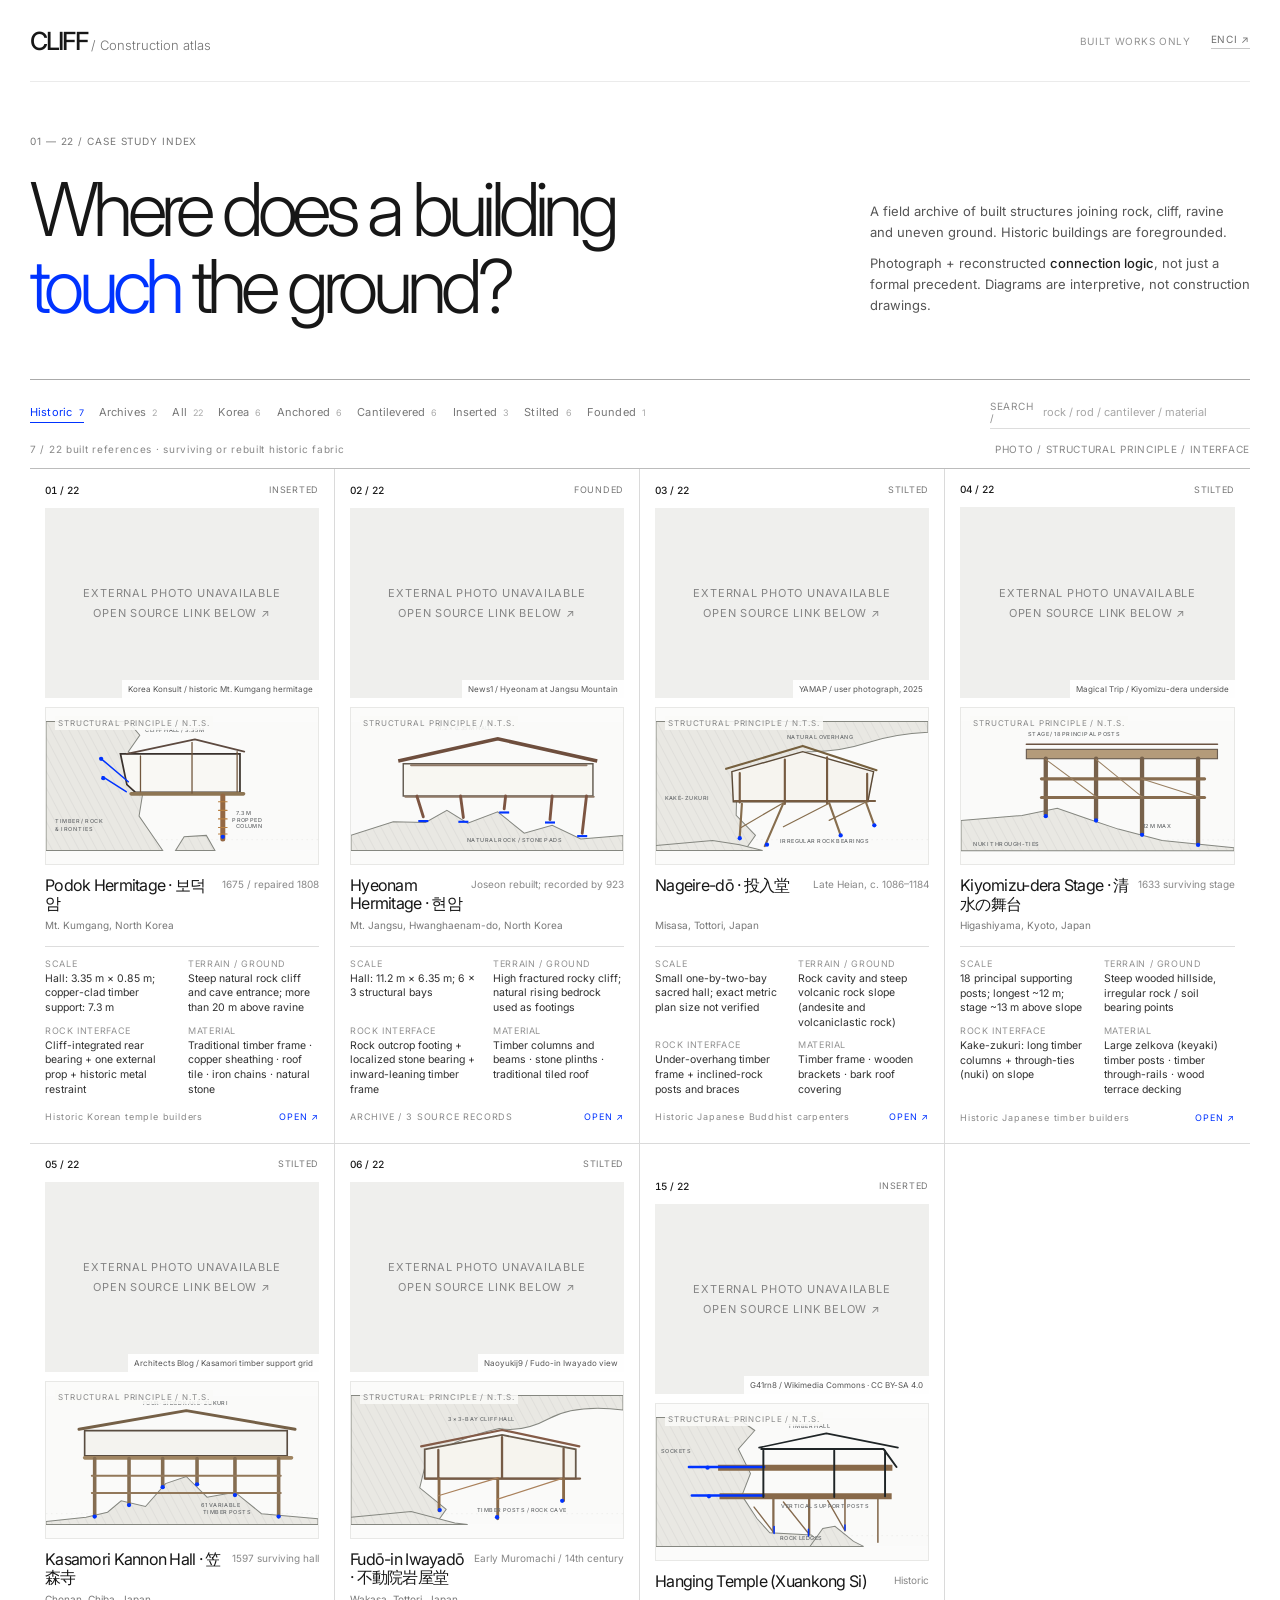
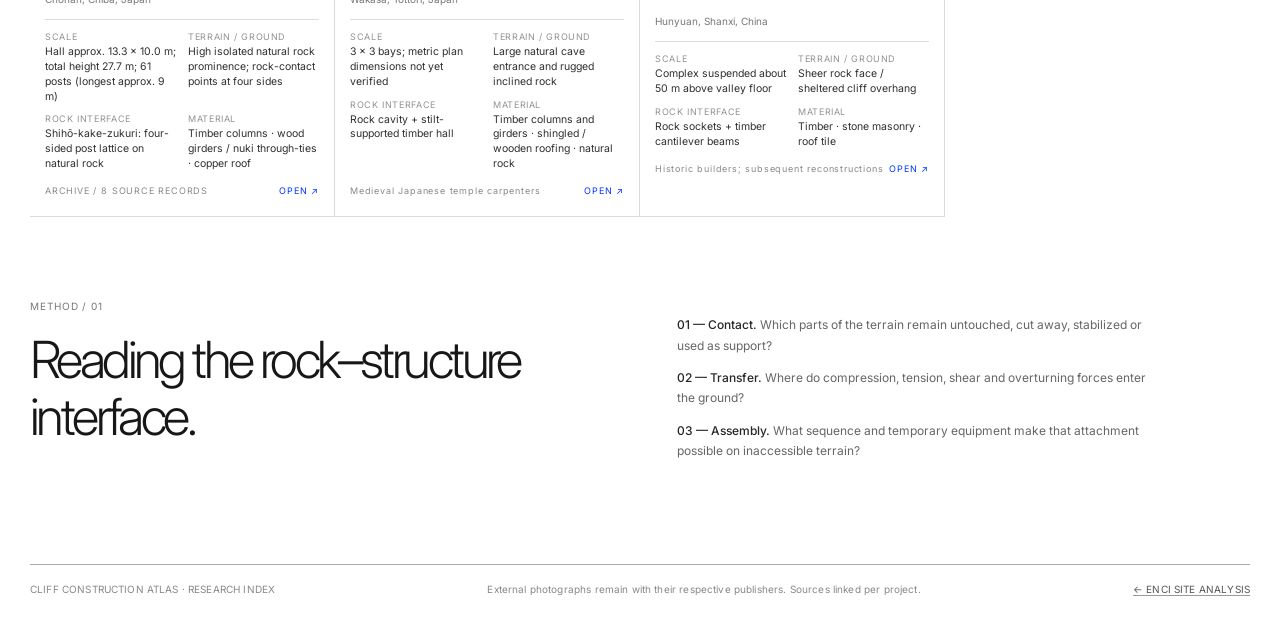
==== cliff-atlas/index.html @ 45a3c7e6 "v8 detail plate layout for historical sections; optimized scrollable SVG viewer" ====
<!doctype html>
<html lang="en">
<head>
 <meta charset="utf-8">
 <meta name="viewport" content="width=device-width, initial-scale=1, viewport-fit=cover">
 <meta name="description" content="Cliff Construction Atlas — built architectural precedents studied through their geological interface, construction method and structure.">
 <meta name="theme-color" content="#ffffff">
 <title>Cliff Construction Atlas — built structures on irregular ground</title>
 <link rel="stylesheet" href="./style.css?v=8">
</head>
<body>
 <div class="archive-shell">
  <header class="archive-header">
    <a href="./" class="wordmark">CLIFF<span> / Construction atlas</span></a>
    <div class="header-meta"><span>BUILT WORKS ONLY</span><a href="../" class="origin-link" title="Return to ENCI site analysis">ENCI ↗</a></div>
  </header>
  <main>
   <section class="hero" aria-labelledby="title">
     <div class="hero-left">
       <span class="kicker">01 — 22 / CASE STUDY INDEX</span>
       <h1 id="title">Where does a building <em>touch</em> the ground?</h1>
     </div>
     <div class="hero-note">
       <p>A field archive of built structures joining rock, cliff, ravine and uneven ground. Historic buildings are foregrounded.</p>
       <p>Photograph + reconstructed <strong>connection logic</strong>, not just a formal precedent. Diagrams are interpretive, not construction drawings.</p>
     </div>
   </section>
   <div class="filter-bar" aria-label="Reference filters">
    <div class="filter-row" id="filters" role="group" aria-label="Filter by connection system"></div>
    <label class="search-field"><span>SEARCH /</span><input id="search" type="search" autocomplete="off" placeholder="rock / rod / cantilever / material" aria-label="Search case studies"></label>
   </div>
   <div class="board-meta"><span id="result-count">7 / 22 historic references</span><span>PHOTO / STRUCTURAL PRINCIPLE / INTERFACE</span></div>
   <section class="archive-grid" id="archive-grid" aria-label="Built cliff construction precedents"></section>
   <section class="closing-note">
    <div><span class="kicker">METHOD / 01</span><h2>Reading the rock–structure interface.</h2></div>
    <div><p><b>01 — Contact.</b> Which parts of the terrain remain untouched, cut away, stabilized or used as support?</p><p><b>02 — Transfer.</b> Where do compression, tension, shear and overturning forces enter the ground?</p><p><b>03 — Assembly.</b> What sequence and temporary equipment make that attachment possible on inaccessible terrain?</p></div>
   </section>
  </main>
  <footer class="archive-footer"><span>CLIFF CONSTRUCTION ATLAS · RESEARCH INDEX</span><span>External photographs remain with their respective publishers. Sources linked per project.</span><a href="../">← ENCI SITE ANALYSIS</a></footer>
 </div>
 <dialog id="detail" aria-labelledby="detail-title">
  <div class="detail-shell">
   <div class="detail-header"><span id="detail-index" class="kicker"></span><button id="detail-close" class="close-button" aria-label="Close case study">CLOSE ×</button></div>
   <div id="detail-content"></div>
   <div class="detail-navigation"><button id="previous">← PREVIOUS</button><button id="next">NEXT →</button></div>
  </div>
 </dialog>
 <script type="module" src="./app.js?v=8"></script>
</body>
</html>
---- cliff-atlas/style.css ----
@import url('https://fonts.googleapis.com/css2?family=Inter:wght@300;400;500;600&display=swap');
:root{--ink:#171717;--dim:#717171;--line:#dadada;--blue:#0033ff;--paper:#fff;--rock:#e6e3dd;--soft:#f8f8f7;font-family:Inter,Arial,Helvetica,sans-serif;font-size:13px;font-weight:400;color:var(--ink);background:var(--paper);color-scheme:light}
*{box-sizing:border-box}
html{scroll-behavior:smooth}
body{margin:0;min-width:320px;overflow-x:hidden;background:var(--paper)}
button,input,a{font:inherit;color:inherit}
a{text-decoration:none}
button{border:0;background:transparent;cursor:pointer}
a:hover,button:hover{color:var(--blue)}
button:focus-visible,a:focus-visible,input:focus-visible{outline:1.5px solid var(--blue);outline-offset:3px}
button:disabled{opacity:.3;cursor:default}
.archive-shell{width:100%;padding:0 30px}
.archive-header{height:82px;display:flex;align-items:center;justify-content:space-between;gap:24px;border-bottom:1px solid #ebebeb}
.wordmark{font-size:25px;font-weight:500;letter-spacing:-.075em;white-space:nowrap}
.wordmark span{font-size:13px;font-weight:300;letter-spacing:0;color:var(--dim)}
.header-meta{display:flex;align-items:center;gap:20px;font-size:10px;letter-spacing:.07em}
.header-meta>span{color:#949494}
.origin-link{color:var(--dim);border-bottom:1px solid #c8c8c8;padding-bottom:3px}
.hero{padding:50px 0 54px;display:grid;grid-template-columns:1.45fr 1fr;column-gap:9%;border-bottom:1px solid #aaa}
.kicker,.micro{font-size:10px;letter-spacing:.09em;color:#787878}
.hero h1{margin:23px 0 0;font-weight:300;letter-spacing:-.077em;line-height:1.04;font-size:clamp(38px,5.8vw,88px);max-width:900px}
.hero h1 em{font-weight:300;font-style:normal;color:#0033ff}
.hero-note{align-self:end;max-width:380px;margin-left:auto;font-size:13px;line-height:1.6;color:#555}
.hero-note p{margin:0 0 10px}
.hero-note strong{font-weight:500;color:#222}
.filter-bar{padding:14px 0 12px;display:flex;align-items:center;justify-content:space-between;gap:20px;min-height:63px}
.filter-row{display:flex;gap:15px;align-items:center;flex-wrap:wrap}
.filter{font-size:11px;letter-spacing:.015em;padding:3px 0;color:#777;white-space:nowrap;border-bottom:1px solid transparent}
.filter.active{color:var(--blue);border-color:var(--blue)}
.filter .count{font-size:9px;color:#aaa;margin-left:3px}
.filter.active .count{color:var(--blue)}
.search-field{display:flex;gap:8px;align-items:center;font-size:10px;color:#8c8c8c;letter-spacing:.07em;width:min(260px,40vw);border-bottom:1px solid #ddd;padding:4px 0}
.search-field input{display:block;border:0;outline:0!important;background:transparent;font-size:11px;min-width:0;width:100%;color:var(--ink);letter-spacing:0}
.search-field input::placeholder{color:#a6a6a6}
.board-meta{display:flex;align-items:center;justify-content:space-between;gap:10px;padding:0 0 13px;color:#888;font-size:10px;letter-spacing:.07em}
.archive-grid{border-top:1px solid #bcbcbc;display:grid;grid-template-columns:repeat(4,minmax(0,1fr))}
.case{display:block;width:100%;min-width:0;appearance:none;border:0;border-right:1px solid var(--line);border-bottom:1px solid var(--line);padding:14px 15px 20px;background:#fff;text-align:left;cursor:pointer;white-space:normal;transition:background .18s}
.case:nth-child(4n){border-right:0}
.case:hover{background:#f7f8f7}
.case:hover .case-title{color:var(--blue)}
.case:hover .case-diagram{background:#f6f8fb}
.case-top{display:flex;justify-content:space-between;align-items:center;gap:8px;font-size:10px;color:#888;margin:0 0 12px}
.case-number{color:#171717;font-weight:500;font-variant-numeric:tabular-nums}
.case-system{color:#777;text-transform:uppercase;font-size:9px;letter-spacing:.08em}
.photo-frame{display:block;position:relative;width:100%;aspect-ratio:1.44;overflow:hidden;background:#e5e6e4}
.photo-frame img{height:100%;width:100%;display:block;object-fit:cover;filter:saturate(.83) contrast(.98);transition:transform .5s,filter .4s}
.case:hover .photo-frame img{transform:scale(1.03);filter:saturate(1.05)}
.photo-source{position:absolute;bottom:0;right:0;padding:4px 6px;background:#ffffffed;font-size:8px;color:#555}
.photo-unavailable{width:100%;height:100%;display:none;align-items:center;justify-content:center;flex-direction:column;background:#efefed;color:#858585;font-size:11px;letter-spacing:.07em;text-align:center;gap:6px}
.photo-frame.missing img{display:none}
.photo-frame.missing .photo-unavailable{display:flex}
.case-diagram{position:relative;margin:9px 0 11px;height:158px;overflow:hidden;background:#fbfbfa;border:1px solid #e8e8e6;transition:background .2s}
.case-diagram svg{display:block;width:100%;height:100%}
.diag-label{position:absolute;left:9px;top:8px;z-index:2;font-size:8px;letter-spacing:.11em;color:#888;background:#fbfbf9e0;padding:2px 3px}
.case-name-row{display:flex;justify-content:space-between;align-items:start;gap:8px}
.case-title{font-size:16px;font-weight:400;letter-spacing:-.045em;line-height:1.15;min-height:38px;transition:color .2s}
.case-year{font-size:10px;color:#888;flex:0 0 auto;padding-top:2px}
.case-place{margin:5px 0 13px;font-size:10px;color:#777;line-height:1.35}
.case-fields{display:grid;grid-template-columns:1fr 1fr;gap:9px 12px;border-top:1px solid #ddd;padding-top:11px}
.field-label{display:block;font-size:9px;letter-spacing:.07em;color:#929292;margin-bottom:3px}
.field-value{display:block;font-size:10.5px;line-height:1.4;color:#303030}
.case-open{margin:14px 0 0;display:flex;justify-content:space-between;color:#888;font-size:9px;letter-spacing:.09em}
.case-open span:last-child{color:#0033ff}
.empty{grid-column:1 / -1;padding:80px 20px;font-size:14px;color:#888;text-align:center}
.closing-note{display:grid;grid-template-columns:1fr 1fr;gap:6%;padding:80px 0 90px;border-bottom:1px solid #aaa}
.closing-note h2{font-size:clamp(30px,4vw,52px);font-weight:300;letter-spacing:-.07em;line-height:1.1;margin:18px 0 0;max-width:510px}
.closing-note>div:last-child{padding-top:18px;max-width:480px;line-height:1.7;font-size:12px;color:#666}
.closing-note p{margin:0 0 12px}
.closing-note b{font-weight:500;color:#262626}
.archive-footer{padding:18px 0 32px;display:flex;justify-content:space-between;align-items:center;gap:22px;font-size:10px;color:#888;letter-spacing:.015em}
.archive-footer>a{font-size:10px;color:#555;white-space:nowrap;border-bottom:1px solid #999}
#detail{position:fixed;inset:0 0 0 auto;margin:0 0 0 auto;width:min(710px,100vw);height:100dvh;max-height:none;max-width:none;padding:0;border:none;background:#fff;color:#181818;box-shadow:-16px 0 40px #0000002a}
#detail::backdrop{background:rgba(14,14,14,.35);backdrop-filter:blur(1.5px)}
.detail-shell{height:100%;overflow-y:auto;overscroll-behavior:contain;padding:0 26px 18px;scrollbar-width:thin}
.detail-header{position:sticky;top:0;z-index:3;height:65px;display:flex;align-items:center;justify-content:space-between;background:#fff;border-bottom:1px solid #d7d7d7}
.close-button{font-size:11px;letter-spacing:.07em}
.detail-title{font-weight:300;font-size:clamp(31px,4vw,53px);line-height:1.05;letter-spacing:-.065em;margin:22px 0 12px}
.detail-subtitle{display:flex;justify-content:space-between;gap:8px;color:#777;font-size:11px;margin:0 0 17px}
.detail-photo{width:100%;max-height:370px;object-fit:cover;background:#eee;display:block}
.detail-photo-caption{font-size:9px;color:#858585;padding:7px 0 14px;border-bottom:1px solid #ddd;line-height:1.5}
.detail-two{display:grid;grid-template-columns:1fr 1fr;gap:20px;padding:19px 0;border-bottom:1px solid #ddd}
.detail-two>div:first-child{min-width:0}
.detail-diagram{height:230px;border:1px solid #ededed;background:#fbfbfa}
.detail-diagram svg{width:100%;height:100%;display:block}
.detail-diagram-label{font-size:10px;color:#777;margin:7px 0 0;line-height:1.45}
.detail-data{display:grid;grid-template-columns:1fr;gap:9px;align-content:start}
.detail-data .field-label{font-size:9px}
.detail-data .field-value{font-size:12px}
.detail-summary{display:grid;grid-template-columns:1fr 1.15fr;gap:22px;padding:18px 0;border-bottom:1px solid #ddd}
.detail-summary h3{font-weight:400;font-size:13px;letter-spacing:-.02em;margin:2px 0}
.detail-summary p{font-size:12px;line-height:1.7;color:#545454;margin:0 0 11px}
.detail-warning{background:#faf9f4;padding:12px;border-left:2px solid #aaa;font-size:11px;color:#6d6d6d;line-height:1.55;margin:18px 0}
.source-title{font-size:10px;letter-spacing:.08em;color:#888;padding:0 0 9px}
.source-link{display:flex;justify-content:space-between;gap:15px;padding:12px 0;border-top:1px solid #e3e3e3;font-size:12px;line-height:1.4}
.source-link span:last-child{color:#0033ff}
.detail-navigation{position:sticky;bottom:0;background:#fff;border-top:1px solid #bbb;display:flex;justify-content:space-between;padding:11px 0;gap:20px}
.detail-navigation button{font-size:11px;letter-spacing:.07em;padding:4px 0}
@media(max-width:1250px){
.archive-grid{grid-template-columns:repeat(3,minmax(0,1fr))}
.case:nth-child(4n){border-right:1px solid var(--line)}
.case:nth-child(3n){border-right:0}
}
@media(max-width:880px){
.archive-shell{padding:0 18px}
.archive-header{height:70px}
.wordmark{font-size:22px}
.hero{grid-template-columns:1fr 1fr;gap:25px;padding:40px 0}
.hero h1{font-size:clamp(37px,6vw,62px)}
.archive-grid{grid-template-columns:repeat(2,minmax(0,1fr))}
.case:nth-child(3n){border-right:1px solid var(--line)}
.case:nth-child(2n){border-right:0}
}
@media(max-width:600px){
.archive-shell{padding:0 14px}
.archive-header{height:64px}
.wordmark{font-size:21px}
.wordmark span{font-size:10px}
.header-meta>span{display:none}
.header-meta{gap:7px}
.hero{display:block;padding:33px 0 30px}
.hero h1{margin-top:15px;font-size:clamp(41px,11vw,62px);max-width:510px}
.hero-note{margin:22px 0 0;max-width:420px;font-size:12px}
.hero-note p:last-child{margin-bottom:0}
.filter-bar{display:block;padding:13px 0}
.filter-row{gap:13px 17px}
.filter{font-size:10px}
.search-field{width:100%;margin-top:10px}
.board-meta{font-size:9px}
.board-meta span:last-child{display:none}
.archive-grid{grid-template-columns:1fr 1fr}
.case{padding:10px 8px 15px}
.case-top{font-size:9px;gap:3px;margin-bottom:8px}
.case-system{font-size:8px;max-width:85px;overflow:hidden;text-overflow:ellipsis}
.photo-frame{aspect-ratio:1.22}
.photo-source{font-size:7px;padding:3px}
.case-diagram{height:98px;margin:6px 0}
.diag-label{font-size:7px;top:5px;left:4px}
.case-title{font-size:13px;min-height:44px}
.case-year{font-size:9px}
.case-place{font-size:9px;min-height:26px;margin:5px 0 7px}
.case-fields{display:block;gap:0;padding-top:7px}
.case-fields>.field{margin:0 0 6px}
.case-fields>.field:nth-child(n+3){display:none}
.field-label{font-size:8px;margin-bottom:1px}
.field-value{font-size:9px}
.case-open{margin:8px 0 0;font-size:8px}
.closing-note{display:block;padding:53px 0 60px}
.closing-note h2{font-size:38px}
.archive-footer{align-items:flex-start;flex-wrap:wrap;font-size:9px}
.archive-footer span:nth-child(2){order:3;width:100%}
#detail{width:100vw}
.detail-shell{padding:0 14px}
.detail-header{height:56px}
.detail-title{font-size:38px}
.detail-photo{max-height:310px}
.detail-two{grid-template-columns:1fr;gap:13px}
.detail-diagram{height:230px}
.detail-data{grid-template-columns:repeat(2,1fr)}
.detail-summary{grid-template-columns:1fr;gap:7px}
}
@media(prefers-reduced-motion:reduce){
html{scroll-behavior:auto}.case,.photo-frame img{transition:none}
}

/* Project-specific evidence: dimensions must not be confused with adjacent
   safety works or proposed, not yet built, modules. */
.technical-block{padding:19px 0 9px;border-bottom:1px solid #d8d8d8}
.technical-row{display:grid;grid-template-columns:1fr 1.4fr;gap:2px 18px;padding:11px 0;border-top:1px solid #e7e7e7}
.technical-row-label{font-size:11px;color:#777;line-height:1.4}
.technical-row-value{font-size:12px;color:#1a1a1a;line-height:1.5}
.technical-row-status{grid-column:2;display:flex;gap:12px;align-items:baseline;justify-content:space-between;flex-wrap:wrap;font-size:9px;color:#777;letter-spacing:.045em}
.technical-row-status a{color:#0033ff;white-space:nowrap}
.technical-unknown{font-size:11px;line-height:1.6;color:#555;background:#f7f7f6;padding:13px;margin-top:9px}
.technical-unknown b{font-weight:500;color:#333}
.technical-note{margin:12px 0 6px;font-size:10px;color:#797979;line-height:1.55}
@media(max-width:600px){.technical-row{grid-template-columns:1fr;gap:5px}.technical-row-status{grid-column:1;justify-content:flex-start}.technical-row-label{font-size:10px}}

/* Primary architectural sources: authoritative drawings remain externally linked
   to the rights holder; do not reproduce original sheets in this archive. */
.primary-archive{margin:21px 0 0;padding:18px 0 8px;border-top:1px solid #9c9c9c}
.archive-section-top{display:flex;align-items:center;justify-content:space-between;gap:14px;flex-wrap:wrap}
.archive-status{font-size:9px;line-height:1.45;letter-spacing:.04em;color:#868686;max-width:65%;text-align:right}
.archive-section-title{font-size:20px;letter-spacing:-.045em;line-height:1.2;margin:13px 0 16px;font-weight:400}
.archive-usage{font-size:11px;line-height:1.65;color:#696969;max-width:580px;margin:-3px 0 15px}
.archive-drawing-link{display:grid;grid-template-columns:51px minmax(0,1fr) 155px 10px;gap:10px;align-items:center;border-top:1px solid #e5e5e5;padding:12px 0;font-size:11px}
.archive-drawing-link:last-child{border-bottom:1px solid #e5e5e5}
.archive-drawing-link:hover .drawing-desc{color:#0033ff}
.drawing-number{font-variant-numeric:tabular-nums;color:#0033ff;font-size:10px}
.drawing-desc{min-width:0;line-height:1.45;letter-spacing:-.01em}
.drawing-desc small{display:block;font-size:9px;color:#999;margin-top:2px}
.drawing-tag{font-size:9px;color:#888;line-height:1.4;letter-spacing:.015em;text-align:right}
.drawing-open{color:#0033ff;font-size:13px}
.archive-timeline,.archive-analysis{display:grid;grid-template-columns:132px minmax(0,1fr);gap:20px;border-top:1px solid #e5e5e5;padding:14px 0}
.archive-timeline-date{font-size:10px;line-height:1.5;color:#0033ff}
.archive-timeline-copy strong,.archive-analysis h4{font-size:12px;font-weight:500;letter-spacing:-.012em}
.archive-timeline-copy p,.archive-analysis p{font-size:11px;line-height:1.7;color:#626262;margin:8px 0}
.archive-timeline-copy>a,.archive-analysis a{display:inline-block;font-size:9px;color:#0033ff;line-height:1.5;letter-spacing:.045em;margin:1px 0}
.archive-analysis{grid-template-columns:32px minmax(0,1fr)}
.archive-analysis-num{font-size:10px;color:#aaa;letter-spacing:.08em}
.archive-analysis h4{margin:0}
@media(max-width:600px){
.archive-section-title{font-size:18px}
.archive-status{width:100%;max-width:100%;text-align:left}
.archive-drawing-link{grid-template-columns:42px minmax(0,1fr) 10px;gap:8px;padding:12px 0}
.drawing-tag{grid-column:2;text-align:left;margin-top:-3px}
.drawing-open{grid-column:3;grid-row:1}
.archive-timeline{grid-template-columns:1fr;gap:5px}
}

/* Refined historical cliff architecture analysis plates */
#detail:has(.plate-module){width:min(1170px,100vw)}
.plate-module{margin:25px 0 18px;padding:18px 0 19px;border-top:1px solid #161616;border-bottom:1px solid #c6c6c6}
.plate-module .archive-section-title{font-size:20px;margin:12px 0 18px}
.plate-controls{display:flex;flex-wrap:wrap;align-items:center;gap:6px 22px;
 border-top:1px solid #dbdbdb;border-bottom:1px solid #dbdbdb;padding:10px 0;margin-bottom:0}
.plate-controls button{font-size:10px;line-height:1.45;letter-spacing:.025em;
 font-weight:400;padding:5px 1px;color:#888;border-bottom:1px solid transparent}
.plate-controls button.active{color:#0033ff;border-bottom-color:#0033ff}
.plate-controls button:hover{color:#0033ff}
.plate-controls #plate-expand,.plate-controls #plate-save{color:#333}
.plate-grow{flex:1 1 auto}
.plate-window{background:#fff;border:1px solid #ddd;border-top:0;overflow-x:auto;
 overscroll-behavior-inline:contain;scrollbar-width:thin;max-width:100%}
.plate-sheet{width:100%;min-width:1010px}
.plate-sheet svg{width:100%;height:auto;display:block;vector-effect:none}
.plate-meta{display:flex;gap:20px;justify-content:space-between;flex-wrap:wrap;padding:11px 0 0;font-size:9px;color:#777;letter-spacing:.045em}
.plate-warning{max-width:990px;font-size:10px;line-height:1.6;color:#777;margin:11px 0 0}
@media(max-width:1170px){#detail:has(.plate-module){width:100vw}}
@media(max-width:650px){
.plate-module{padding:12px 0}
.plate-controls{gap:6px 12px}
.plate-controls button{font-size:9px}
.plate-controls #plate-expand{display:none}
.plate-sheet{min-width:910px}
.plate-window:after{content:'';display:block}
.plate-meta{font-size:8px;gap:6px}
}
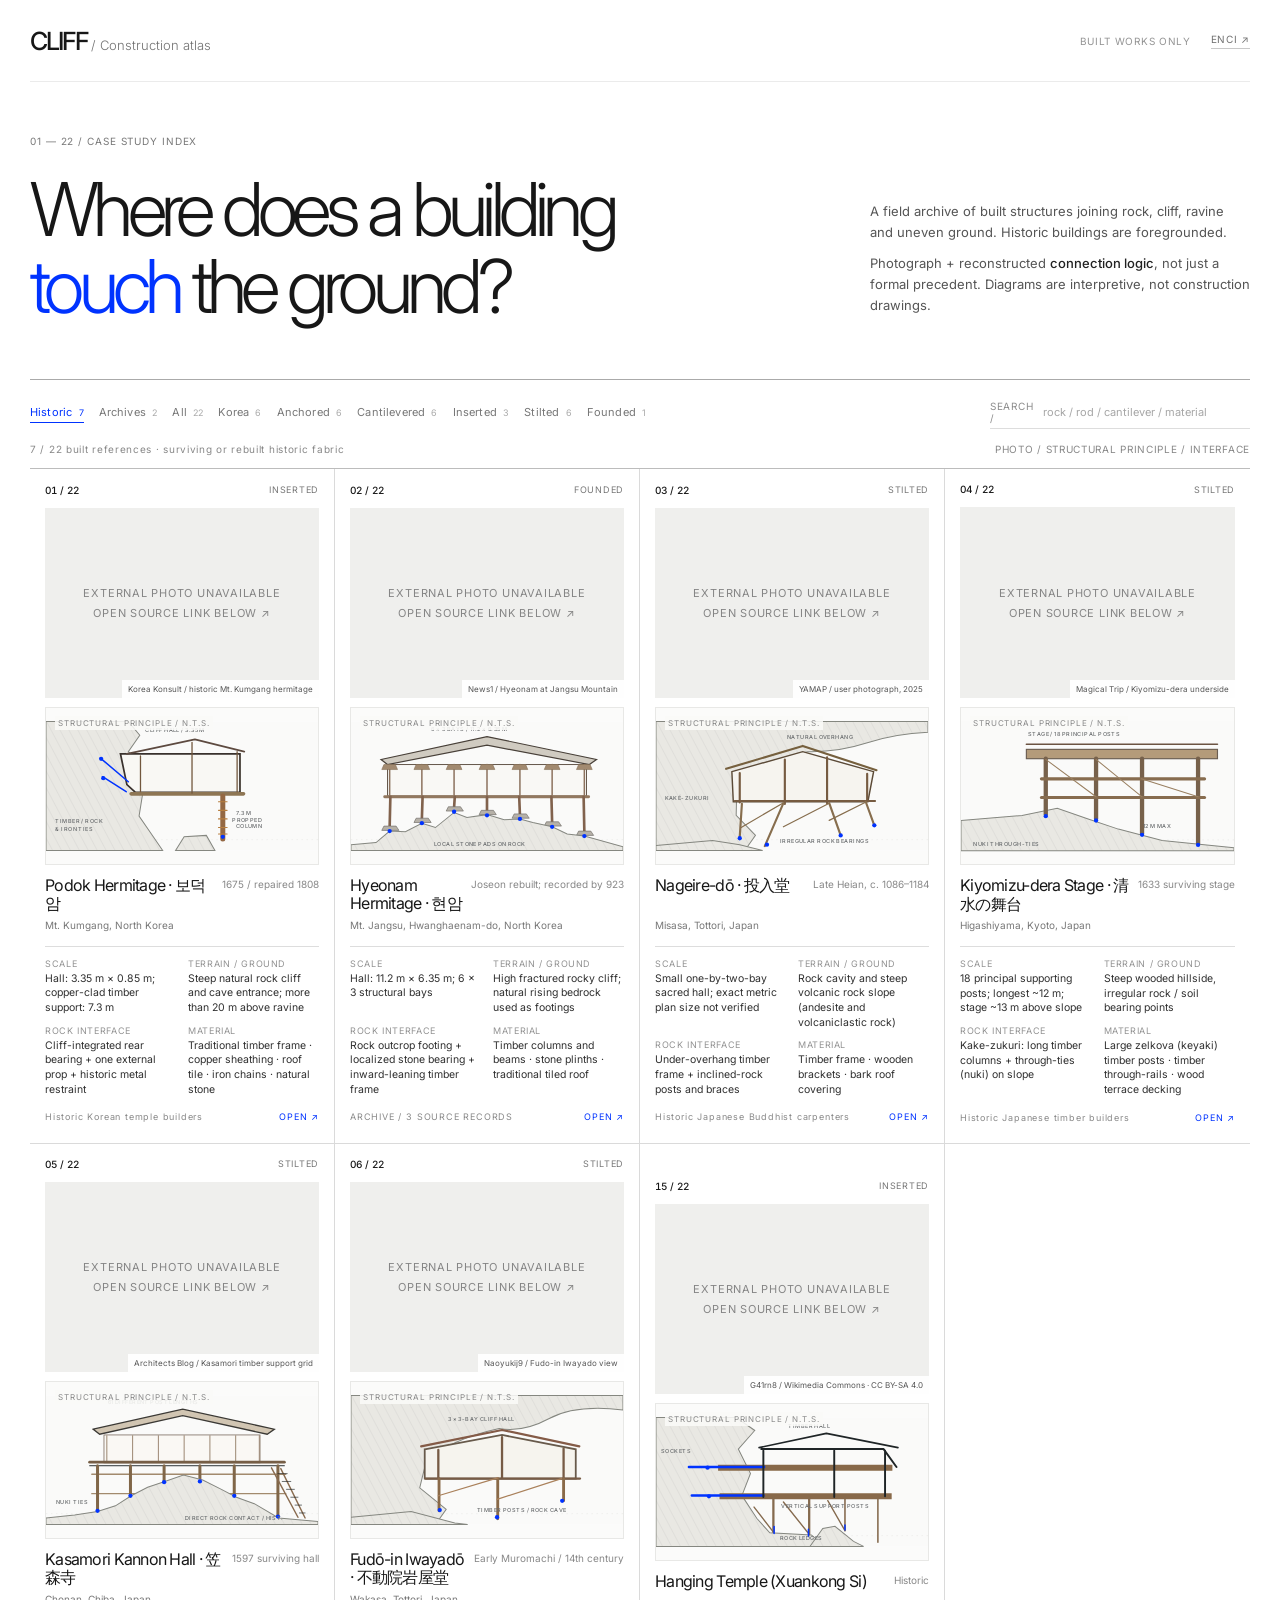
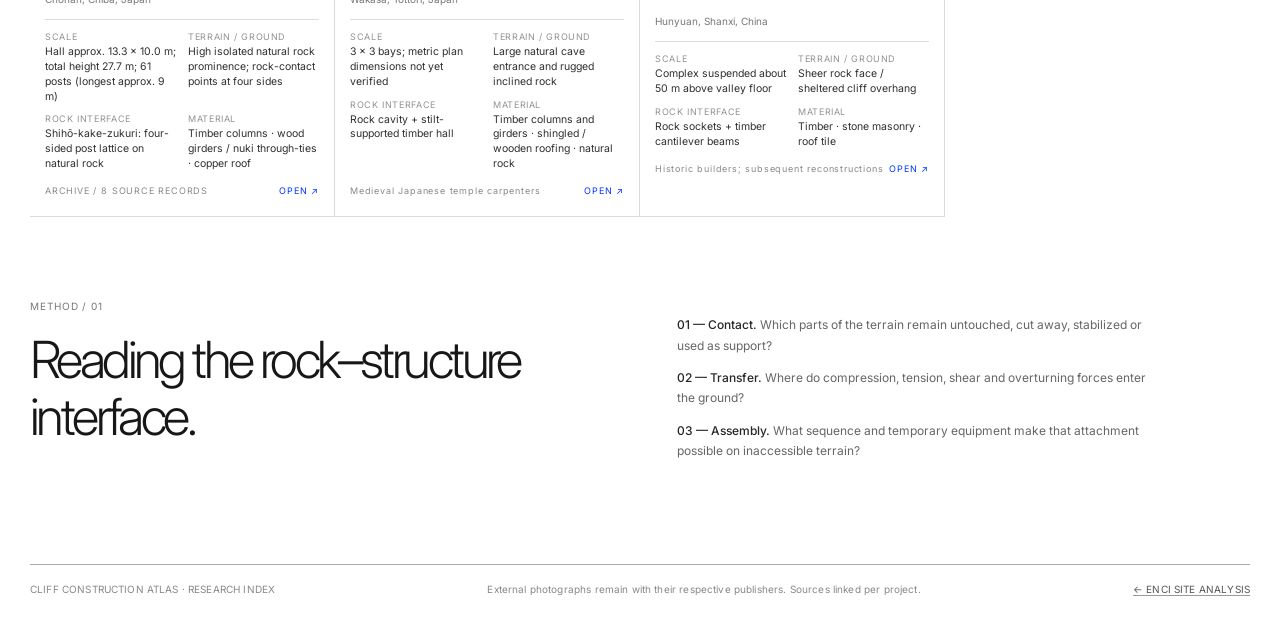
==== commit f555b211: "v9: publish detailed section plates, true rock-profile studies, rock-contact views and SVG exports" ====
--- a/cliff-atlas/index.html
+++ b/cliff-atlas/index.html
@@ -45,6 +45,6 @@
    <div class="detail-navigation"><button id="previous">← PREVIOUS</button><button id="next">NEXT →</button></div>
   </div>
  </dialog>
- <script type="module" src="./app.js?v=8"></script>
+ <script type="module" src="./app.js?v=9"></script>
 </body>
 </html>
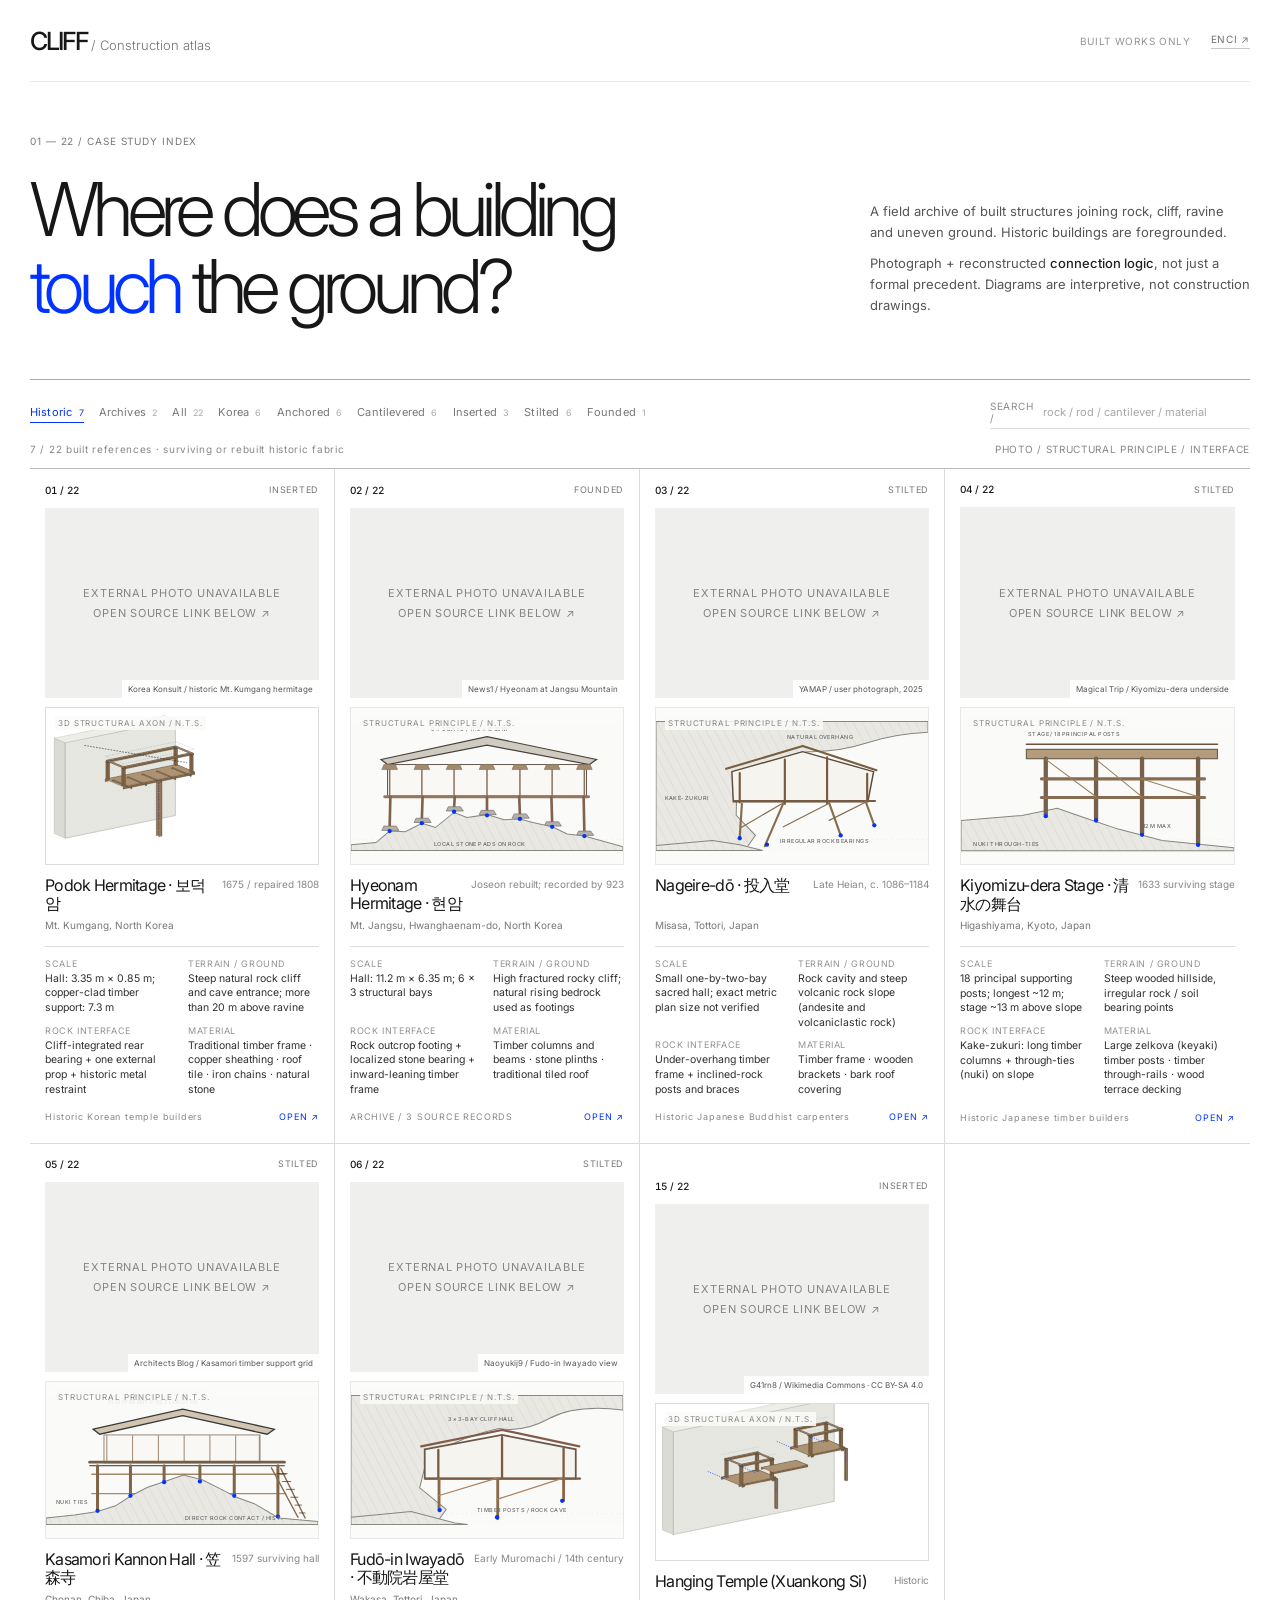
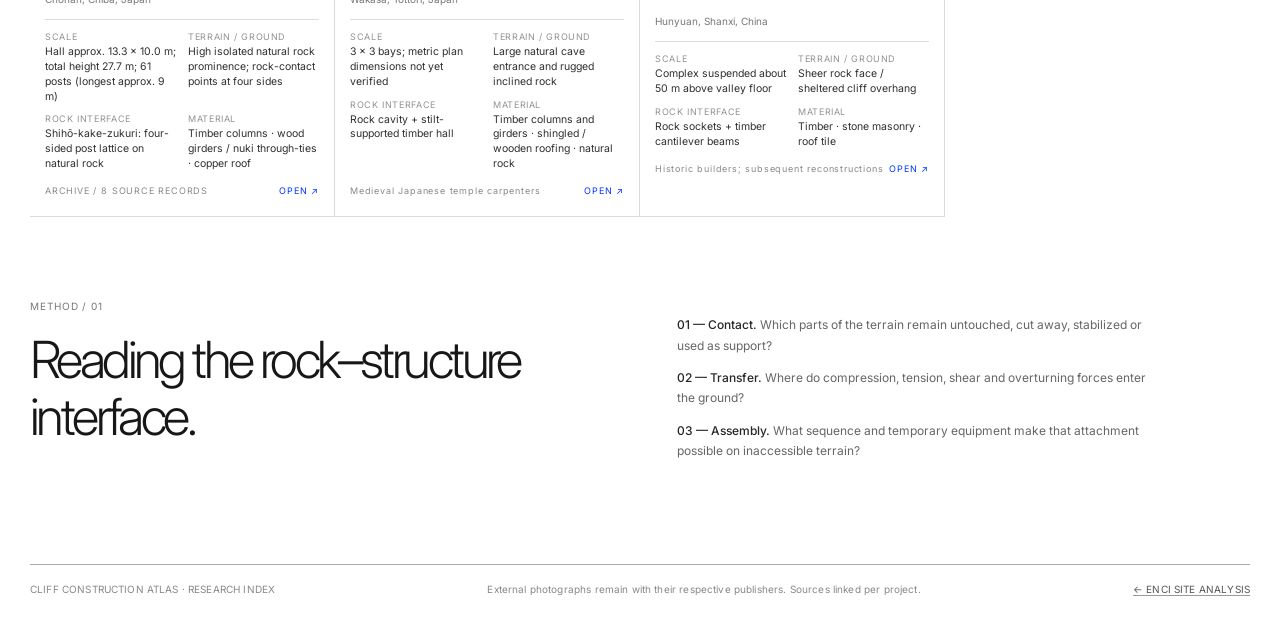
==== commit c8e32a12: "v12 Structural axons in archive with verified facts, clear provenance and source links" ====
--- a/cliff-atlas/index.html
+++ b/cliff-atlas/index.html
@@ -6,7 +6,7 @@
  <meta name="description" content="Cliff Construction Atlas — built architectural precedents studied through their geological interface, construction method and structure.">
  <meta name="theme-color" content="#ffffff">
  <title>Cliff Construction Atlas — built structures on irregular ground</title>
- <link rel="stylesheet" href="./style.css?v=8">
+ <link rel="stylesheet" href="./style.css?v=12">
 </head>
 <body>
  <div class="archive-shell">
@@ -45,6 +45,6 @@
    <div class="detail-navigation"><button id="previous">← PREVIOUS</button><button id="next">NEXT →</button></div>
   </div>
  </dialog>
- <script type="module" src="./app.js?v=9"></script>
+ <script type="module" src="./app.js?v=12"></script>
 </body>
 </html>
--- a/cliff-atlas/style.css
+++ b/cliff-atlas/style.css
@@ -235,3 +235,13 @@
 .plate-window:after{content:'';display:block}
 .plate-meta{font-size:8px;gap:6px}
 }
+
+/* Axon sketches keep the existing editorial grid while exposing the assembled
+   structural relationships as scaled vector drawings, never raster artwork. */
+.case-diagram.axon-mini{background:#fff;border-color:#dcdedc}
+.case-diagram.axon-mini svg{width:100%;height:100%;display:block}
+.axon-module{border-top-color:#0033ff}
+.axon-module .plate-sheet{min-width:920px}
+.axon-module .plate-window{background:#fff}
+.axon-module .plate-meta{letter-spacing:.025em}
+@media(max-width:650px){.axon-module .plate-sheet{min-width:830px}}
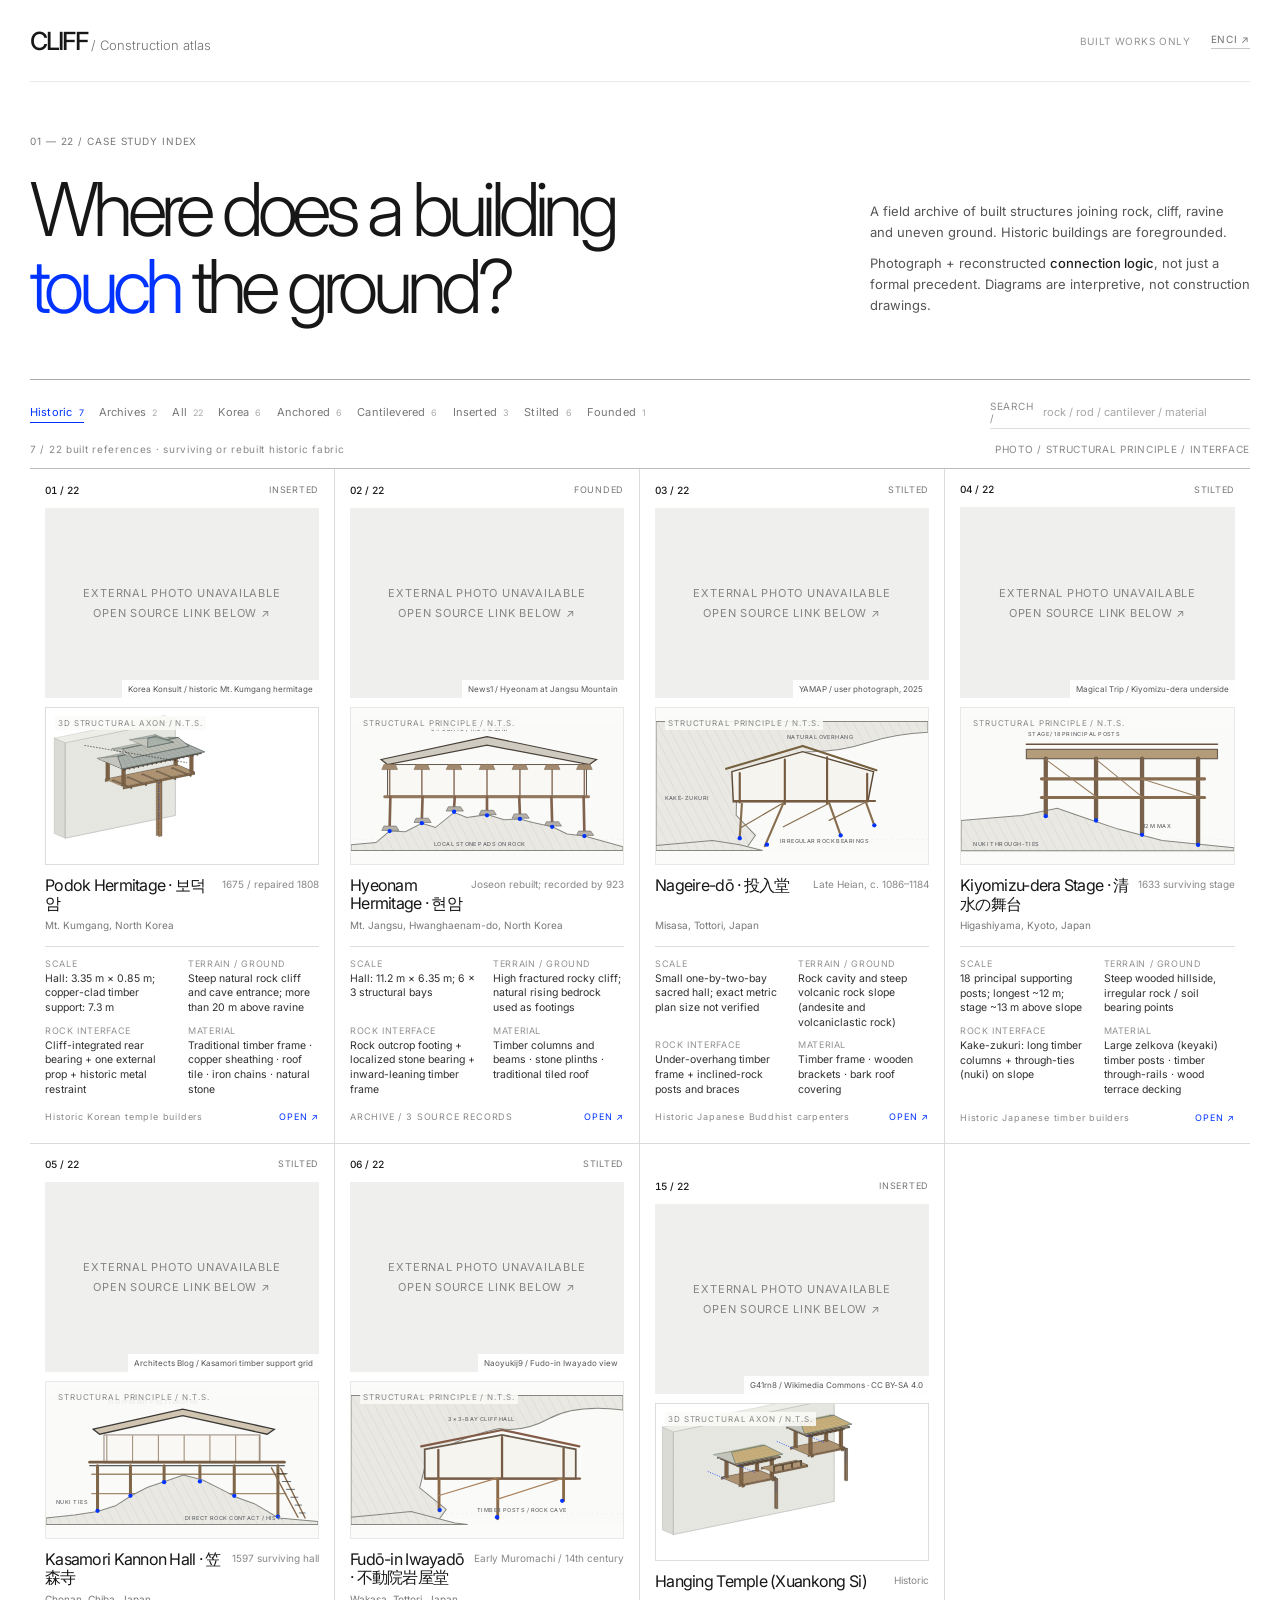
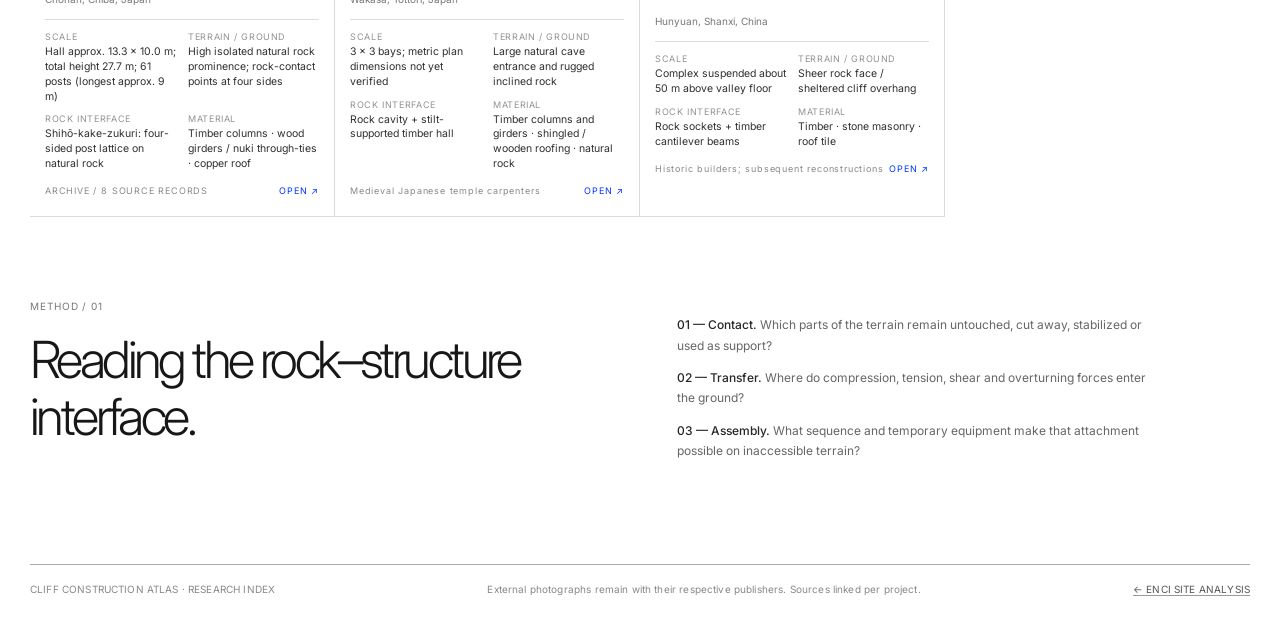
==== commit 654ef911: "v13: restore tile roofs with three-layer interactive structural views" ====
--- a/cliff-atlas/index.html
+++ b/cliff-atlas/index.html
@@ -45,6 +45,6 @@
    <div class="detail-navigation"><button id="previous">← PREVIOUS</button><button id="next">NEXT →</button></div>
   </div>
  </dialog>
- <script type="module" src="./app.js?v=12"></script>
+ <script type="module" src="./app.js?v=13"></script>
 </body>
 </html>
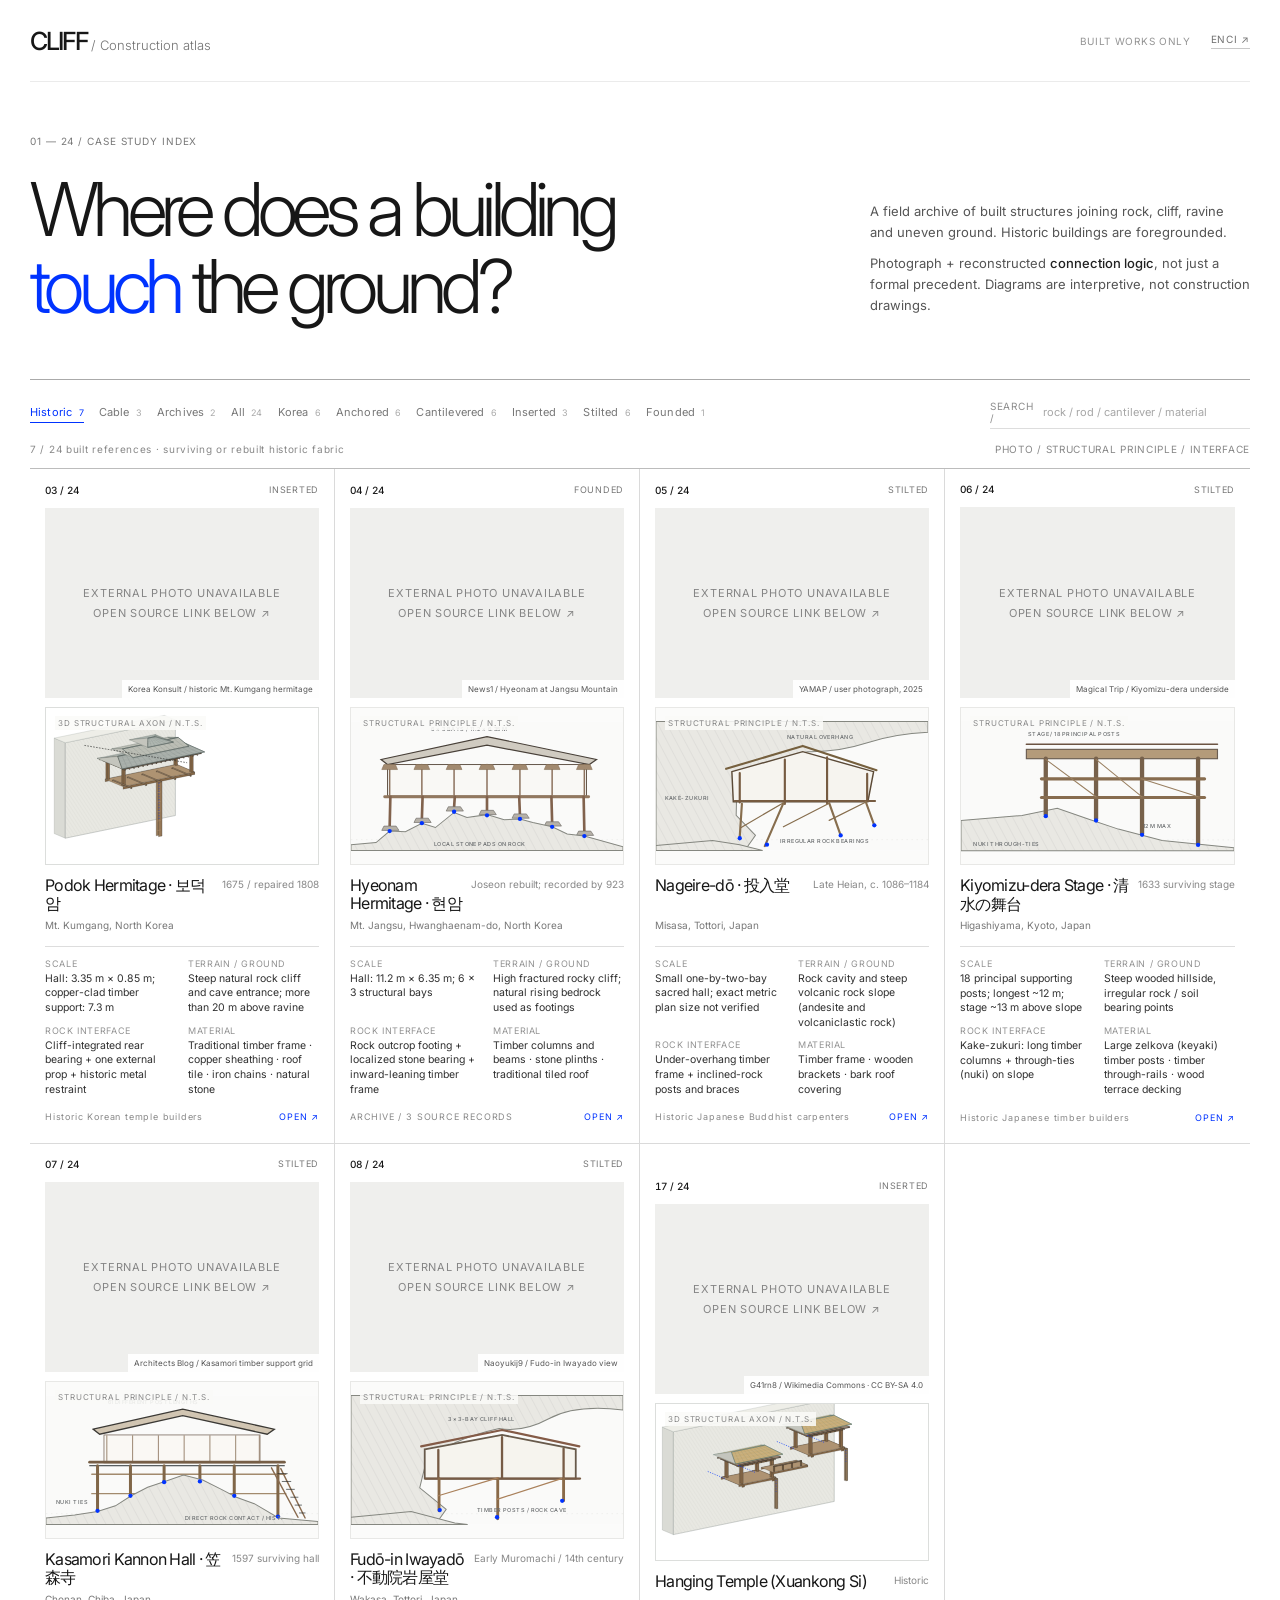
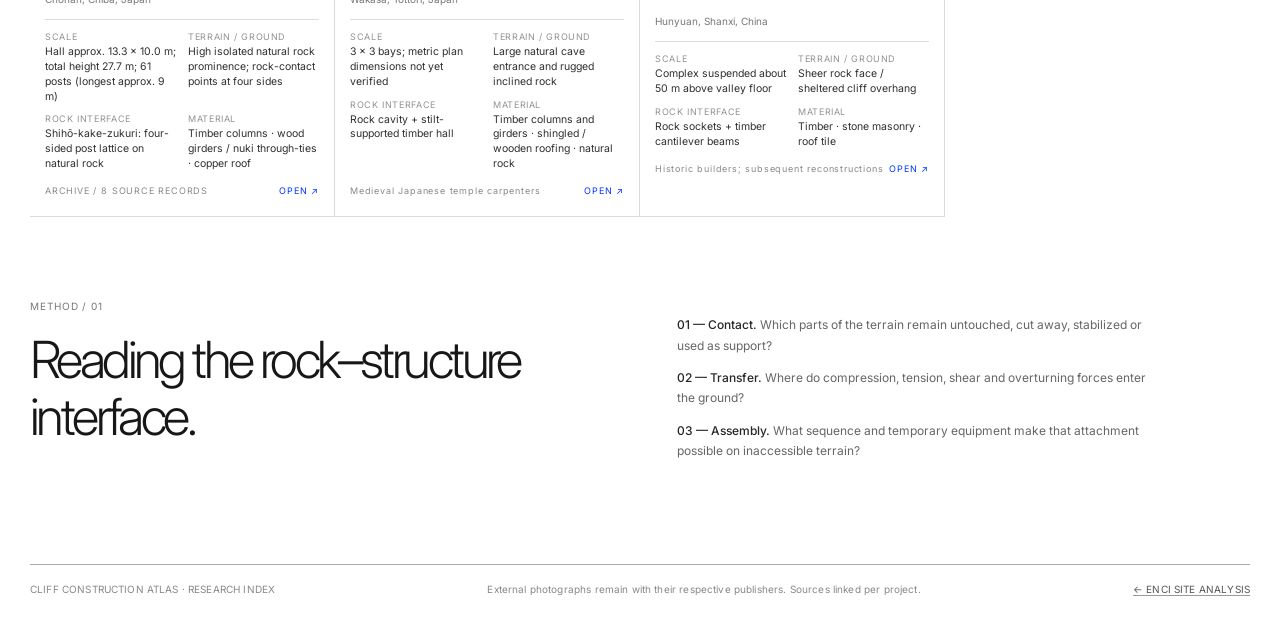
==== commit 1f9cc7a3: "v15: Cable tension precedents, two occupied cliff capsules and specific Capilano curved span" ====
--- a/cliff-atlas/index.html
+++ b/cliff-atlas/index.html
@@ -17,7 +17,7 @@
   <main>
    <section class="hero" aria-labelledby="title">
      <div class="hero-left">
-       <span class="kicker">01 — 22 / CASE STUDY INDEX</span>
+       <span class="kicker">01 — 24 / CASE STUDY INDEX</span>
        <h1 id="title">Where does a building <em>touch</em> the ground?</h1>
      </div>
      <div class="hero-note">
@@ -29,7 +29,7 @@
     <div class="filter-row" id="filters" role="group" aria-label="Filter by connection system"></div>
     <label class="search-field"><span>SEARCH /</span><input id="search" type="search" autocomplete="off" placeholder="rock / rod / cantilever / material" aria-label="Search case studies"></label>
    </div>
-   <div class="board-meta"><span id="result-count">7 / 22 historic references</span><span>PHOTO / STRUCTURAL PRINCIPLE / INTERFACE</span></div>
+   <div class="board-meta"><span id="result-count">7 / 24 historic references</span><span>PHOTO / STRUCTURAL PRINCIPLE / INTERFACE</span></div>
    <section class="archive-grid" id="archive-grid" aria-label="Built cliff construction precedents"></section>
    <section class="closing-note">
     <div><span class="kicker">METHOD / 01</span><h2>Reading the rock–structure interface.</h2></div>
@@ -45,6 +45,6 @@
    <div class="detail-navigation"><button id="previous">← PREVIOUS</button><button id="next">NEXT →</button></div>
   </div>
  </dialog>
- <script type="module" src="./app.js?v=13"></script>
+ <script type="module" src="./app.js?v=15"></script>
 </body>
 </html>
